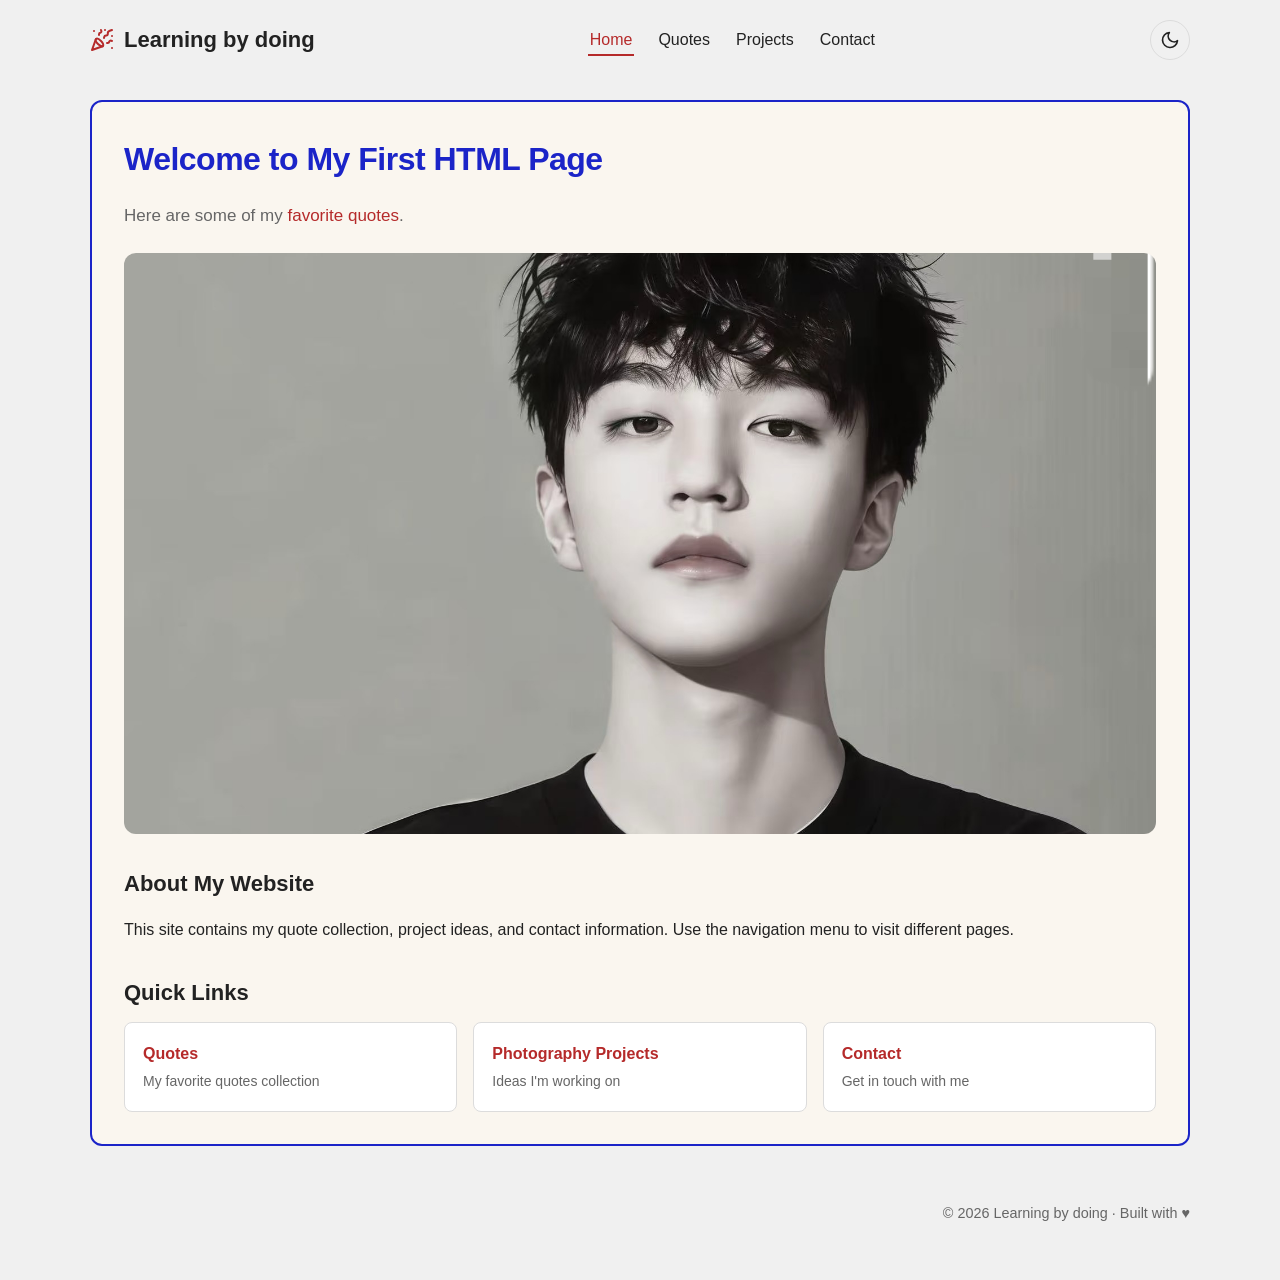
==== index.html @ 30513362 "my first commit" ====
<!DOCTYPE html>
<html lang="en">
<head>
    <meta charset="UTF-8">
    <meta name="viewport" content="width=device-width, initial-scale=1.0">
    <meta name="description" content="My personal site — favorite quotes, photography project ideas, and contact information.">
    <title>Home · Learning by doing</title>
    <link rel="icon" href="favicon.png" type="image/png">
    <link rel="stylesheet" href="styles.css">
    <script>
      (function () {
        try {
          const saved = localStorage.getItem('theme');
          const prefersDark = window.matchMedia('(prefers-color-scheme: dark)').matches;
          document.documentElement.setAttribute('data-theme', saved || (prefersDark ? 'dark' : 'light'));
        } catch (e) {}
      })();
    </script>
</head>
<body>

    <header id="site-header">
        <div id="logo">
            <svg xmlns="http://www.w3.org/2000/svg" width="24" height="24" viewBox="0 0 24 24"
                 fill="none" stroke="currentColor" stroke-width="2" stroke-linecap="round"
                 stroke-linejoin="round" aria-hidden="true">
              <path d="M5.8 11.3 2 22l10.7-3.79"/>
              <path d="M4 3h.01"/><path d="M22 8h.01"/><path d="M15 2h.01"/><path d="M22 20h.01"/>
              <path d="m22 2-2.24.75a2.9 2.9 0 0 0-1.96 3.12c.1.86-.57 1.63-1.45 1.63h-.38c-.86 0-1.6.6-1.76 1.44L14 10"/>
              <path d="m22 13-.82-.33c-.86-.34-1.82.2-1.98 1.11c-.11.7-.72 1.22-1.43 1.22H17"/>
              <path d="m11 2 .33.82c.34.86-.2 1.82-1.11 1.98C9.52 4.9 9 5.52 9 6.23V7"/>
              <path d="M11 13c1.93 1.93 2.83 4.17 2 5-.83.83-3.07-.07-5-2-1.93-1.93-2.83-4.17-2-5 .83-.83 3.07.07 5 2Z"/>
            </svg>
            <a href="index.html">Learning by doing</a>
        </div>

        <button class="nav-toggle" aria-label="Toggle menu" aria-expanded="false">
            <span></span><span></span><span></span>
        </button>

        <nav aria-label="Main navigation">
            <ul>
                <li><a href="index.html" class="active" aria-current="page">Home</a></li>
                <li><a href="quotes.html">Quotes</a></li>
                <li><a href="project.html">Projects</a></li>
                <li><a href="contact.html">Contact</a></li>
            </ul>
        </nav>

        <button class="theme-toggle" aria-label="Toggle theme" title="Toggle theme">
            <svg class="icon-sun" xmlns="http://www.w3.org/2000/svg" width="20" height="20"
                 viewBox="0 0 24 24" fill="none" stroke="currentColor" stroke-width="2"
                 stroke-linecap="round" stroke-linejoin="round">
              <circle cx="12" cy="12" r="4"/>
              <path d="M12 2v2M12 20v2M4.93 4.93l1.41 1.41M17.66 17.66l1.41 1.41M2 12h2M20 12h2M6.34 17.66l-1.41 1.41M19.07 4.93l-1.41 1.41"/>
            </svg>
            <svg class="icon-moon" xmlns="http://www.w3.org/2000/svg" width="20" height="20"
                 viewBox="0 0 24 24" fill="none" stroke="currentColor" stroke-width="2"
                 stroke-linecap="round" stroke-linejoin="round">
              <path d="M21 12.79A9 9 0 1 1 11.21 3 7 7 0 0 0 21 12.79z"/>
            </svg>
        </button>
    </header>

    <main>
        <section class="hero reveal">
            <h1>Welcome to My First HTML Page</h1>
            <p class="lead">
                Here are some of my <a href="quotes.html">favorite quotes</a>.
            </p>
            <img src="fun.png" alt="A fun illustration" loading="lazy">
        </section>

        <section class="reveal">
            <h2>About My Website</h2>
            <p>
                This site contains my quote collection, project ideas, and contact
                information. Use the navigation menu to visit different pages.
            </p>
        </section>

        <section class="reveal">
            <h2>Quick Links</h2>
            <ul class="quick-links">
                <li>
                    <a href="quotes.html">
                        <span class="ql-title">Quotes</span>
                        <span class="ql-desc">My favorite quotes collection</span>
                    </a>
                </li>
                <li>
                    <a href="project.html">
                        <span class="ql-title">Photography Projects</span>
                        <span class="ql-desc">Ideas I'm working on</span>
                    </a>
                </li>
                <li>
                    <a href="contact.html">
                        <span class="ql-title">Contact</span>
                        <span class="ql-desc">Get in touch with me</span>
                    </a>
                </li>
            </ul>
        </section>
    </main>

    <footer id="site-footer">
        <p>&copy; <span id="year"></span> Learning by doing · Built with &hearts;</p>
    </footer>

    <script src="nav.js" defer></script>
    <script>
      document.getElementById('year').textContent = new Date().getFullYear();
    </script>
</body>
</html>
---- styles.css ----
/* ============================================================
   主题变量
   ============================================================ */
:root {
  --primary:       #b52a2a;
  --primary-dark:  #8f1f1f;
  --accent:        #1b24c8;

  --bg:            #f0f0f0;
  --surface:       #ffffff;
  --surface-2:     #faf6ef;
  --text:          #222222;
  --text-light:    #666666;
  --border:        #dcdcdc;

  --radius:        12px;
  --radius-sm:     8px;
  --shadow:        0 4px 10px rgba(0, 0, 0, 0.08);
  --shadow-lg:     0 8px 24px rgba(0, 0, 0, 0.12);

  --container:     1100px;
  --transition:    0.25s ease;
}

[data-theme="dark"] {
  --primary:       #ff6b6b;
  --primary-dark:  #ff8f8f;
  --accent:        #7aa2ff;

  --bg:            #121212;
  --surface:       #1e1e1e;
  --surface-2:     #252525;
  --text:          #eaeaea;
  --text-light:    #a0a0a0;
  --border:        #333333;

  --shadow:        0 4px 10px rgba(0, 0, 0, 0.5);
  --shadow-lg:     0 8px 24px rgba(0, 0, 0, 0.6);
}

/* ============================================================
   基础
   ============================================================ */
* { box-sizing: border-box; }
html { scroll-behavior: smooth; }

body {
  font-family: -apple-system, BlinkMacSystemFont, "Segoe UI",
               Arial, "Helvetica Neue", sans-serif;
  background-color: var(--bg);
  color: var(--text);
  margin: 0;
  padding: 0 20px 40px;
  line-height: 1.6;
  transition: background-color var(--transition), color var(--transition);
}

a {
  color: var(--primary);
  text-decoration: none;
  transition: color var(--transition);
}
a:hover { color: var(--primary-dark); text-decoration: underline; }

img { max-width: 100%; display: block; }

/* ============================================================
   容器
   ============================================================ */
header, main, #site-footer {
  width: 100%;
  max-width: var(--container);
  margin-left: auto;
  margin-right: auto;
}

/* ============================================================
   Header / Nav
   ============================================================ */
header#site-header {
  display: flex;
  align-items: center;
  justify-content: space-between;
  flex-wrap: wrap;
  gap: 16px;
  padding: 20px 0;
  position: relative;
}

#logo {
  display: flex;
  align-items: center;
  gap: 10px;
  font-size: 22px;
  font-weight: 700;
}
#logo svg { color: var(--primary); flex-shrink: 0; }
#logo a { color: var(--text); }
#logo a:hover { text-decoration: none; color: var(--primary); }

header nav ul {
  list-style: none;
  padding: 0;
  margin: 0;
  display: flex;
  gap: 22px;
}

header nav a {
  color: var(--text);
  font-weight: 500;
  padding: 4px 2px;
  position: relative;
}
header nav a::after {
  content: "";
  position: absolute;
  left: 0; right: 0; bottom: -4px;
  height: 2px;
  background: var(--primary);
  transform: scaleX(0);
  transform-origin: center;
  transition: transform var(--transition);
}
header nav a:hover { text-decoration: none; color: var(--primary); }
header nav a:hover::after { transform: scaleX(1); }
header nav a.active { color: var(--primary); }
header nav a.active::after { transform: scaleX(1); }

/* ============================================================
   汉堡按钮
   ============================================================ */
.nav-toggle {
  display: none;
  background: transparent;
  border: 0;
  cursor: pointer;
  padding: 8px;
  flex-direction: column;
  gap: 5px;
}
.nav-toggle span {
  display: block;
  width: 24px;
  height: 2px;
  background: var(--text);
  transition: transform var(--transition), opacity var(--transition);
}
.nav-toggle.open span:nth-child(1) { transform: translateY(7px) rotate(45deg); }
.nav-toggle.open span:nth-child(2) { opacity: 0; }
.nav-toggle.open span:nth-child(3) { transform: translateY(-7px) rotate(-45deg); }

/* ============================================================
   主题按钮
   ============================================================ */
.theme-toggle {
  background: transparent;
  border: 1px solid var(--border);
  border-radius: 999px;
  width: 40px;
  height: 40px;
  display: inline-flex;
  align-items: center;
  justify-content: center;
  cursor: pointer;
  color: var(--text);
  transition: border-color var(--transition), transform var(--transition);
}
.theme-toggle:hover { border-color: var(--primary); transform: rotate(15deg); }
.theme-toggle .icon-sun  { display: none; }
.theme-toggle .icon-moon { display: block; }
[data-theme="dark"] .theme-toggle .icon-sun  { display: block; }
[data-theme="dark"] .theme-toggle .icon-moon { display: none; }

/* ============================================================
   Main
   ============================================================ */
main {
  background-color: var(--surface-2);
  padding: 32px;
  border: 2px solid var(--accent);
  border-radius: var(--radius);
  margin-top: 20px;
  margin-bottom: 30px;
  transition: background-color var(--transition), border-color var(--transition);
}
main h1 {
  font-size: 32px;
  color: var(--accent);
  margin-top: 0;
  margin-bottom: 12px;
  letter-spacing: -0.5px;
}
main h2 {
  font-size: 22px;
  margin-top: 32px;
  margin-bottom: 12px;
}
.lead {
  font-size: 17px;
  color: var(--text-light);
  margin-bottom: 24px;
}

/* ============================================================
   Hero 图片
   ============================================================ */
.hero img {
  width: 100%;
  aspect-ratio: 16 / 9;
  object-fit: cover;
  border-radius: var(--radius);
  margin-top: 16px;
}

/* ============================================================
   Quick links
   ============================================================ */
.quick-links {
  list-style: none;
  padding: 0;
  margin: 0;
  display: grid;
  grid-template-columns: repeat(auto-fit, minmax(220px, 1fr));
  gap: 16px;
}
.quick-links li a {
  display: flex;
  flex-direction: column;
  gap: 4px;
  padding: 18px;
  background: var(--surface);
  border: 1px solid var(--border);
  border-radius: var(--radius-sm);
  color: var(--text);
  transition: transform var(--transition), box-shadow var(--transition), border-color var(--transition);
}
.quick-links li a:hover {
  text-decoration: none;
  transform: translateY(-4px);
  box-shadow: var(--shadow-lg);
  border-color: var(--primary);
}
.ql-title { font-weight: 700; color: var(--primary); font-size: 16px; }
.ql-desc  { font-size: 14px; color: var(--text-light); }

/* ============================================================
   Project 卡片
   ============================================================ */
.project-list {
  display: grid;
  grid-template-columns: repeat(auto-fit, minmax(260px, 1fr));
  gap: 20px;
  margin: 0;
}
.project-card {
  background: var(--surface);
  border-left: 4px solid var(--primary);
  border-radius: var(--radius-sm);
  padding: 20px 22px;
  box-shadow: var(--shadow);
  transition: transform var(--transition), box-shadow var(--transition);
}
.project-card:hover { transform: translateY(-4px); box-shadow: var(--shadow-lg); }
.project-card dt {
  font-weight: 700;
  font-size: 18px;
  color: var(--accent);
  margin-bottom: 8px;
}
.project-card dd {
  margin: 0;
  color: var(--text-light);
  font-size: 15px;
}

/* ============================================================
   语录
   ============================================================ */
.grid {
  display: grid;
  grid-template-columns: repeat(auto-fit, minmax(280px, 1fr));
  gap: 20px;
  margin-top: 24px;
}
.quote {
  background: #1a1a1a;
  color: #f5f5f5;
  border: 1px solid #333;
  border-radius: var(--radius);
  padding: 24px;
  box-shadow: var(--shadow);
  display: flex;
  flex-direction: column;
  justify-content: space-between;
  gap: 16px;
  transition: transform var(--transition), box-shadow var(--transition);
}
.quote:hover { transform: translateY(-4px); box-shadow: var(--shadow-lg); }
.quote blockquote { margin: 0; font-size: 17px; line-height: 1.55; font-style: italic; }
.quote blockquote p { margin: 0; }
.quote footer {
  display: flex;
  align-items: center;
  justify-content: space-between;
  gap: 12px;
  font-size: 14px;
  color: #bdbdbd;
}
.quote cite { font-style: normal; font-weight: 600; color: #fff; }

.quote.highlight { background: #e9e23e; color: #111; border-color: #c9c22e; }
.quote.highlight footer { color: #555; }
.quote.highlight cite   { color: #000; }

.copy-btn {
  background: transparent;
  color: inherit;
  border: 1px solid currentColor;
  border-radius: 999px;
  padding: 4px 12px;
  font-size: 12px;
  cursor: pointer;
  transition: background var(--transition), color var(--transition);
}
.copy-btn:hover { background: rgba(255, 255, 255, 0.15); }
.copy-btn.copied { background: var(--primary); color: #fff; border-color: var(--primary); }
.quote.highlight .copy-btn:hover { background: rgba(0, 0, 0, 0.08); }

/* ============================================================
   Contact
   ============================================================ */
.contact-layout {
  display: grid;
  grid-template-columns: 1fr 1.4fr;
  gap: 24px;
  margin-top: 24px;
}
.info-card {
  background: var(--surface);
  border: 1px solid var(--border);
  border-radius: var(--radius-sm);
  padding: 18px 20px;
  margin-bottom: 16px;
  box-shadow: var(--shadow);
}
.info-card h2 { font-size: 16px; margin: 0 0 6px; color: var(--accent); }
.info-card p  { margin: 0; color: var(--text-light); }

.contact-form-wrap {
  background: var(--surface);
  border: 1px solid var(--border);
  border-radius: var(--radius);
  padding: 24px;
  box-shadow: var(--shadow);
}
.contact-form-wrap h2 { margin-top: 0; }

.form-row { margin-bottom: 16px; }
.form-row label {
  display: block;
  font-weight: 600;
  font-size: 14px;
  margin-bottom: 6px;
  color: var(--text);
}
.form-row input,
.form-row textarea {
  width: 100%;
  padding: 10px 12px;
  border: 1px solid var(--border);
  border-radius: var(--radius-sm);
  background: var(--bg);
  color: var(--text);
  font-family: inherit;
  font-size: 15px;
  transition: border-color var(--transition), box-shadow var(--transition);
}
.form-row input:focus,
.form-row textarea:focus {
  outline: none;
  border-color: var(--accent);
  box-shadow: 0 0 0 3px rgba(27, 36, 200, 0.15);
}
.form-row input.invalid,
.form-row textarea.invalid { border-color: #d33; }
.error {
  display: block;
  color: #d33;
  font-size: 13px;
  margin-top: 4px;
  min-height: 16px;
}
.btn-primary {
  background: var(--primary);
  color: #fff;
  border: 0;
  border-radius: var(--radius-sm);
  padding: 12px 24px;
  font-size: 15px;
  font-weight: 600;
  cursor: pointer;
  transition: background var(--transition), transform var(--transition);
}
.btn-primary:hover { background: var(--primary-dark); transform: translateY(-2px); }
.form-status { margin-top: 12px; font-size: 14px; min-height: 20px; }
.form-status.success    { color: #2a9d3f; }
.form-status.error-text { color: #d33; }

/* ============================================================
   回到顶部
   ============================================================ */
.back-to-top {
  position: fixed;
  right: 24px;
  bottom: 24px;
  width: 44px;
  height: 44px;
  border-radius: 50%;
  border: 0;
  background: var(--primary);
  color: #fff;
  font-size: 20px;
  cursor: pointer;
  box-shadow: var(--shadow-lg);
  opacity: 0;
  transform: translateY(20px);
  pointer-events: none;
  transition: opacity var(--transition), transform var(--transition), background var(--transition);
  z-index: 100;
}
.back-to-top.visible { opacity: 1; transform: translateY(0); pointer-events: auto; }
.back-to-top:hover { background: var(--primary-dark); }

/* ============================================================
   淡入动画
   ============================================================ */
.reveal {
  opacity: 0;
  transform: translateY(20px);
  transition: opacity 0.6s ease, transform 0.6s ease;
}
.reveal.visible { opacity: 1; transform: translateY(0); }

@media (prefers-reduced-motion: reduce) {
  .reveal { opacity: 1; transform: none; transition: none; }
  html { scroll-behavior: auto; }
  * { transition: none !important; }
}

/* ============================================================
   Footer
   ============================================================ */
#site-footer {
  font-size: 0.9rem;
  color: var(--text-light);
  text-align: right;
  padding-top: 12px;
}

/* ============================================================
   响应式
   ============================================================ */
@media (max-width: 820px) {
  .contact-layout { grid-template-columns: 1fr; }
}

@media (max-width: 640px) {
  body { padding: 0 14px 30px; }
  header#site-header { padding: 14px 0; }
  .nav-toggle { display: flex; }

  header nav {
    width: 100%;
    max-height: 0;
    overflow: hidden;
    transition: max-height var(--transition);
  }
  header nav.open { max-height: 320px; }
  header nav ul {
    flex-direction: column;
    gap: 0;
    padding: 12px 0;
    border-top: 1px solid var(--border);
  }
  header nav li { padding: 8px 0; }

  main { padding: 20px 18px; margin-top: 16px; }
  main h1 { font-size: 24px; }

  #site-footer { text-align: center; }
  .back-to-top { right: 16px; bottom: 16px; }
}
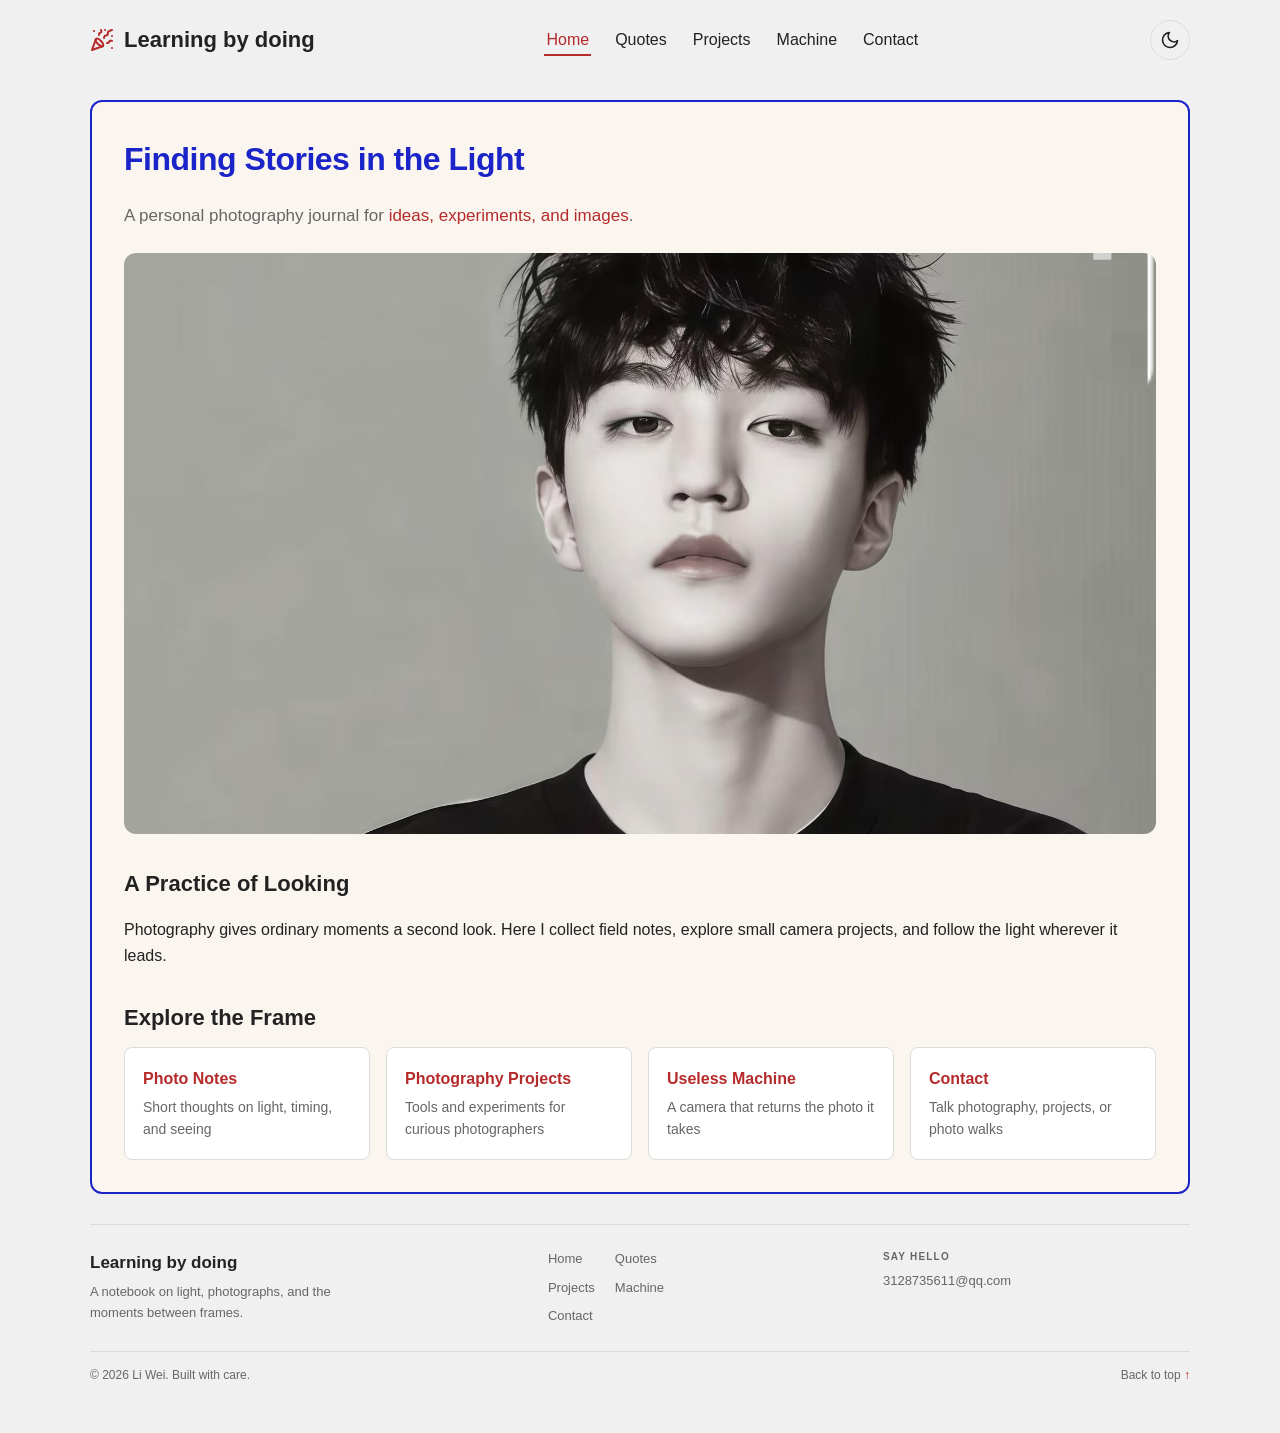
==== commit 2e713330: "Update photography website" ====
--- a/index.html
+++ b/index.html
@@ -3,8 +3,8 @@
 <head>
     <meta charset="UTF-8">
     <meta name="viewport" content="width=device-width, initial-scale=1.0">
-    <meta name="description" content="My personal site — favorite quotes, photography project ideas, and contact information.">
-    <title>Home · Learning by doing</title>
+    <meta name="description" content="A personal photography journal about light, everyday scenes, and learning to see.">
+    <title>Photography Journal · Learning by doing</title>
     <link rel="icon" href="favicon.png" type="image/png">
     <link rel="stylesheet" href="styles.css">
     <script>
@@ -43,6 +43,7 @@
                 <li><a href="index.html" class="active" aria-current="page">Home</a></li>
                 <li><a href="quotes.html">Quotes</a></li>
                 <li><a href="project.html">Projects</a></li>
+                <li><a href="machine.html">Machine</a></li>
                 <li><a href="contact.html">Contact</a></li>
             </ul>
         </nav>
@@ -64,40 +65,46 @@
 
     <main>
         <section class="hero reveal">
-            <h1>Welcome to My First HTML Page</h1>
+            <h1>Finding Stories in the Light</h1>
             <p class="lead">
-                Here are some of my <a href="quotes.html">favorite quotes</a>.
+                A personal photography journal for <a href="project.html">ideas, experiments, and images</a>.
             </p>
-            <img src="fun.png" alt="A fun illustration" loading="lazy">
+            <img src="fun.png" alt="A portrait photograph from my camera roll" loading="lazy">
         </section>
 
         <section class="reveal">
-            <h2>About My Website</h2>
+            <h2>A Practice of Looking</h2>
             <p>
-                This site contains my quote collection, project ideas, and contact
-                information. Use the navigation menu to visit different pages.
+                Photography gives ordinary moments a second look. Here I collect field notes,
+                explore small camera projects, and follow the light wherever it leads.
             </p>
         </section>
 
         <section class="reveal">
-            <h2>Quick Links</h2>
+            <h2>Explore the Frame</h2>
             <ul class="quick-links">
                 <li>
                     <a href="quotes.html">
-                        <span class="ql-title">Quotes</span>
-                        <span class="ql-desc">My favorite quotes collection</span>
+                        <span class="ql-title">Photo Notes</span>
+                        <span class="ql-desc">Short thoughts on light, timing, and seeing</span>
                     </a>
                 </li>
                 <li>
                     <a href="project.html">
                         <span class="ql-title">Photography Projects</span>
-                        <span class="ql-desc">Ideas I'm working on</span>
+                        <span class="ql-desc">Tools and experiments for curious photographers</span>
+                    </a>
+                </li>
+                <li>
+                    <a href="machine.html">
+                        <span class="ql-title">Useless Machine</span>
+                        <span class="ql-desc">A camera that returns the photo it takes</span>
                     </a>
                 </li>
                 <li>
                     <a href="contact.html">
                         <span class="ql-title">Contact</span>
-                        <span class="ql-desc">Get in touch with me</span>
+                        <span class="ql-desc">Talk photography, projects, or photo walks</span>
                     </a>
                 </li>
             </ul>
@@ -105,7 +112,27 @@
     </main>
 
     <footer id="site-footer">
-        <p>&copy; <span id="year"></span> Learning by doing · Built with &hearts;</p>
+        <div class="footer-main">
+            <div class="footer-about">
+                <a class="footer-brand" href="index.html">Learning by doing</a>
+                <p>A notebook on light, photographs, and the moments between frames.</p>
+            </div>
+            <nav class="footer-nav" aria-label="Footer navigation">
+                <a href="index.html">Home</a>
+                <a href="quotes.html">Quotes</a>
+                <a href="project.html">Projects</a>
+                <a href="machine.html">Machine</a>
+                <a href="contact.html">Contact</a>
+            </nav>
+            <address class="footer-contact">
+                <span class="footer-label">SAY HELLO</span>
+                <a href="mailto:3128735611@qq.com">3128735611@qq.com</a>
+            </address>
+        </div>
+        <div class="footer-bottom">
+            <p>&copy; <span id="year"></span> Li Wei. Built with care.</p>
+            <a href="#site-header">Back to top <span aria-hidden="true">↑</span></a>
+        </div>
     </footer>
 
     <script src="nav.js" defer></script>
--- a/styles.css
+++ b/styles.css
@@ -406,6 +406,328 @@
 .form-status { margin-top: 12px; font-size: 14px; min-height: 20px; }
 .form-status.success    { color: #2a9d3f; }
 .form-status.error-text { color: #d33; }
+
+/* ============================================================
+   Useless Machine
+   ============================================================ */
+.machine-page {
+  --machine-green: #315b4a;
+  background:
+    radial-gradient(ellipse at 86% 2%, rgba(182, 101, 68, 0.1), transparent 32%),
+    var(--surface-2);
+  border: 1px solid var(--border);
+  border-radius: 8px;
+  padding: 42px;
+}
+[data-theme="dark"] .machine-page {
+  --machine-green: #a2c7ad;
+  background:
+    radial-gradient(ellipse at 86% 2%, rgba(196, 122, 88, 0.12), transparent 32%),
+    var(--surface-2);
+}
+.machine-heading { margin-bottom: 28px; }
+.machine-eyebrow {
+  display: flex;
+  align-items: center;
+  gap: 9px;
+  margin: 0 0 12px;
+  color: var(--machine-green);
+  font-size: 11px;
+  font-weight: 700;
+  letter-spacing: 1.5px;
+}
+.machine-eyebrow span {
+  width: 7px;
+  height: 7px;
+  border-radius: 50%;
+  background: #bd684c;
+}
+.machine-page h1 {
+  margin: 0;
+  color: var(--text);
+  font-family: Georgia, "Times New Roman", serif;
+  font-size: 46px;
+  line-height: 1.1;
+  letter-spacing: 0;
+}
+.machine-lead { margin: 12px 0 0; color: var(--text-light); font-size: 16px; }
+.machine-workbench {
+  --stage-bg: #e5e9df;
+  overflow: hidden;
+  border: 1px solid rgba(49, 91, 74, 0.24);
+  border-radius: 6px;
+  background: var(--stage-bg);
+  color: #27352f;
+}
+[data-theme="dark"] .machine-workbench {
+  --stage-bg: #202b26;
+  border-color: rgba(162, 199, 173, 0.24);
+  color: #e7e9df;
+}
+.machine-caption,
+.machine-readout {
+  display: flex;
+  align-items: center;
+  justify-content: space-between;
+  gap: 16px;
+  padding: 14px 20px;
+  font-size: 10px;
+  font-weight: 700;
+  letter-spacing: 1.2px;
+}
+.machine-caption { border-bottom: 1px solid rgba(49, 91, 74, 0.13); }
+.machine-caption span:first-child { display: flex; align-items: center; gap: 9px; }
+.machine-caption i { width: 5px; height: 5px; border-radius: 50%; background: #638d67; }
+.machine-canvas {
+  position: relative;
+  height: 400px;
+  overflow: hidden;
+  background-image: linear-gradient(rgba(49, 91, 74, 0.035) 1px, transparent 1px), linear-gradient(90deg, rgba(49, 91, 74, 0.035) 1px, transparent 1px);
+  background-size: 28px 28px;
+}
+[data-theme="dark"] .machine-canvas {
+  background-image: linear-gradient(rgba(162, 199, 173, 0.045) 1px, transparent 1px), linear-gradient(90deg, rgba(162, 199, 173, 0.045) 1px, transparent 1px);
+}
+.machine-graphic {
+  position: absolute;
+  top: 50%;
+  left: 50%;
+  width: min(100%, 900px);
+  aspect-ratio: 900 / 440;
+  transform: translate(-50%, -50%);
+}
+.machine-art { display: block; width: 100%; height: 100%; overflow: visible; }
+.camera-shutter {
+  position: absolute;
+  top: 26%;
+  left: 57%;
+  width: 13%;
+  height: 12%;
+  min-width: 62px;
+  min-height: 36px;
+  display: flex;
+  align-items: center;
+  justify-content: center;
+  gap: 8px;
+  padding: 4px 8px;
+  border: 1px solid #26392e;
+  border-radius: 6px;
+  background: linear-gradient(145deg, #d6d1bd, #aeb09d);
+  box-shadow: 0 4px 7px rgba(17, 28, 21, 0.32), inset 0 1px 0 rgba(255, 255, 255, 0.8);
+  color: #293b30;
+  cursor: pointer;
+  font: inherit;
+  z-index: 2;
+}
+.camera-shutter:focus-visible { outline: 3px solid #d9835f; outline-offset: 4px; }
+.camera-shutter:disabled { cursor: wait; }
+.shutter-button {
+  width: 20px;
+  height: 20px;
+  flex: 0 0 20px;
+  border: 2px solid #772c23;
+  border-radius: 50%;
+  background: radial-gradient(circle at 35% 30%, #ffb17e, #cc4e37 65%, #8e3028);
+  box-shadow: 0 2px 3px rgba(0, 0, 0, 0.3), inset 0 1px 1px rgba(255, 255, 255, 0.55);
+  transition: transform 120ms ease;
+}
+.shutter-caption { font-size: 8px; font-weight: 800; line-height: 1; letter-spacing: 1px; }
+.camera-shutter:active .shutter-button,
+.machine-workbench.is-firing .shutter-button { transform: translateY(2px) scale(0.92); }
+.photo-print {
+  position: absolute;
+  z-index: 1;
+  top: 7%;
+  left: 25%;
+  width: 16%;
+  margin: 0;
+  padding: 8px 8px 22px;
+  background: #fbf8ed;
+  box-shadow: 0 8px 22px rgba(13, 24, 18, 0.34);
+  opacity: 0;
+  transform: translateY(110px) rotate(-5deg) scale(0.9);
+  transform-origin: 50% 100%;
+  transition: opacity 220ms ease, transform 760ms cubic-bezier(0.2, 0.76, 0.24, 1);
+  pointer-events: none;
+}
+.photo-print img { width: 100%; aspect-ratio: 4 / 5; object-fit: cover; object-position: center 28%; }
+.photo-print figcaption {
+  position: absolute;
+  right: 4px;
+  bottom: 6px;
+  left: 4px;
+  color: #4c5148;
+  font-family: Georgia, "Times New Roman", serif;
+  font-size: clamp(5px, 0.8vw, 8px);
+  text-align: center;
+  letter-spacing: 0.6px;
+}
+.machine-workbench.is-photo-visible .photo-print {
+  opacity: 1;
+  transform: translateY(-18px) rotate(-5deg) scale(1);
+}
+.camera-flash {
+  position: absolute;
+  z-index: 3;
+  top: 8%;
+  left: 19%;
+  width: 19%;
+  aspect-ratio: 1;
+  border-radius: 50%;
+  background: #fffbe3;
+  opacity: 0;
+  pointer-events: none;
+}
+.machine-workbench.is-firing .camera-flash { animation: camera-flash 400ms ease-out; }
+@keyframes camera-flash {
+  0% { opacity: 0; transform: scale(0.35); }
+  28% { opacity: 0.92; transform: scale(1.1); }
+  100% { opacity: 0; transform: scale(1.45); }
+}
+.machine-readout { min-height: 54px; border-top: 1px solid rgba(49, 91, 74, 0.13); letter-spacing: 0.2px; }
+.machine-readout p { margin: 0; }
+.machine-counter { display: flex; align-items: center; gap: 9px; white-space: nowrap; }
+.machine-counter span:first-child { color: #bd684c; font-family: Georgia, "Times New Roman", serif; font-size: 18px; }
+.machine-counter span:last-child { font-size: 9px; letter-spacing: 1px; }
+.machine-footnote { margin: 13px 0 0; color: var(--text-light); font-size: 12px; }
+@media (max-width: 640px) {
+  .machine-page { padding: 26px 18px; }
+  .machine-page h1 { font-size: 36px; }
+  .machine-canvas { height: 340px; }
+  .machine-graphic { width: 125%; max-width: none; }
+  .photo-print { width: 21%; padding: 5px 5px 15px; }
+  .machine-workbench.is-photo-visible .photo-print { transform: translateY(-12px) rotate(-5deg) scale(1); }
+}
+@media (prefers-reduced-motion: reduce) {
+  .photo-print, .shutter-button { transition: none; }
+  .machine-workbench.is-firing .camera-flash { animation: none; }
+}
+
+main.contact-page {
+  --contact-accent: #286a55;
+  background:
+    radial-gradient(ellipse at 92% 4%, rgba(40, 106, 85, 0.09), transparent 30%),
+    var(--surface-2);
+  border: 1px solid rgba(40, 106, 85, 0.22);
+  padding: 44px;
+}
+[data-theme="dark"] main.contact-page {
+  --contact-accent: #83c8aa;
+  background:
+    radial-gradient(ellipse at 92% 4%, rgba(131, 200, 170, 0.1), transparent 30%),
+    var(--surface-2);
+  border-color: rgba(131, 200, 170, 0.24);
+}
+.contact-intro { max-width: 690px; }
+.contact-eyebrow {
+  color: var(--contact-accent);
+  font-size: 11px;
+  font-weight: 700;
+  letter-spacing: 1.4px;
+  margin: 0 0 12px;
+}
+.contact-eyebrow span { color: var(--primary); padding: 0 4px; }
+main.contact-page h1 {
+  color: var(--text);
+  font-family: Georgia, "Times New Roman", serif;
+  font-size: 46px;
+  line-height: 1.08;
+  letter-spacing: 0;
+  margin-bottom: 14px;
+}
+main.contact-page .lead {
+  font-size: 16px;
+  max-width: 560px;
+  margin: 0;
+}
+.contact-layout {
+  grid-template-columns: 0.82fr 1.18fr;
+  gap: 28px;
+  margin-top: 36px;
+  align-items: start;
+}
+.contact-info { counter-reset: contact-item; }
+.contact-info .info-card {
+  counter-increment: contact-item;
+  position: relative;
+  min-height: 92px;
+  margin-bottom: 12px;
+  padding: 18px 18px 18px 62px;
+  border: 1px solid var(--border);
+  border-left: 3px solid var(--contact-accent);
+  border-radius: 6px;
+  box-shadow: none;
+  transition: transform var(--transition), border-color var(--transition), background-color var(--transition);
+}
+.contact-info .info-card::before {
+  content: "0" counter(contact-item);
+  position: absolute;
+  left: 18px;
+  top: 21px;
+  color: var(--contact-accent);
+  font-family: Georgia, "Times New Roman", serif;
+  font-size: 14px;
+}
+.contact-info .info-card:hover {
+  transform: translateX(3px);
+  border-color: var(--contact-accent);
+}
+.contact-info .info-card h2 {
+  color: var(--text);
+  font-size: 15px;
+  margin-bottom: 4px;
+}
+.contact-info .info-card p { font-size: 14px; overflow-wrap: anywhere; }
+.contact-info .info-card a { color: var(--contact-accent); }
+.contact-form-wrap {
+  padding: 30px;
+  border-radius: 6px;
+  box-shadow: 0 12px 32px rgba(25, 40, 34, 0.08);
+}
+.form-heading {
+  display: flex;
+  align-items: center;
+  justify-content: space-between;
+  gap: 16px;
+}
+.form-heading .contact-eyebrow { margin-bottom: 6px; }
+.contact-form-wrap .form-heading h2 {
+  font-family: Georgia, "Times New Roman", serif;
+  font-size: 26px;
+  font-weight: 600;
+  margin: 0;
+}
+.form-mark {
+  display: grid;
+  place-items: center;
+  width: 38px;
+  height: 38px;
+  flex: 0 0 38px;
+  border: 1px solid var(--border);
+  border-radius: 50%;
+  color: var(--contact-accent);
+  font-size: 18px;
+}
+.form-intro { color: var(--text-light); font-size: 14px; margin: 8px 0 24px; }
+.contact-page .form-row { margin-bottom: 18px; }
+.contact-page .form-row label { font-size: 13px; margin-bottom: 7px; }
+.contact-page .form-row input,
+.contact-page .form-row textarea {
+  padding: 12px 14px;
+  border-radius: 5px;
+  background: var(--surface);
+}
+.contact-page .form-row textarea { min-height: 132px; resize: vertical; }
+.contact-page .form-row input:focus,
+.contact-page .form-row textarea:focus {
+  border-color: var(--contact-accent);
+  box-shadow: 0 0 0 3px rgba(40, 106, 85, 0.14);
+}
+.contact-page .btn-primary {
+  border-radius: 5px;
+  padding: 12px 20px;
+}
+.contact-page .btn-primary::after { content: "  →"; }
 
 /* ============================================================
    回到顶部
@@ -452,10 +774,65 @@
    Footer
    ============================================================ */
 #site-footer {
-  font-size: 0.9rem;
   color: var(--text-light);
-  text-align: right;
-  padding-top: 12px;
+  margin-top: 30px;
+  padding: 24px 0 8px;
+  border-top: 1px solid var(--border);
+  font-size: 13px;
+}
+.footer-main {
+  display: grid;
+  grid-template-columns: minmax(220px, 1.4fr) 1fr 1fr;
+  gap: 28px;
+  align-items: start;
+}
+.footer-brand {
+  color: var(--text);
+  font-size: 17px;
+  font-weight: 700;
+}
+.footer-brand:hover { color: var(--primary); text-decoration: none; }
+.footer-about p { margin: 6px 0 0; max-width: 260px; }
+.footer-nav {
+  display: grid;
+  grid-template-columns: repeat(2, max-content);
+  gap: 8px 20px;
+}
+.footer-nav a,
+.footer-contact a,
+.footer-bottom a { color: var(--text-light); }
+.footer-nav a:hover,
+.footer-contact a:hover,
+.footer-bottom a:hover { color: var(--primary); }
+.footer-contact {
+  display: grid;
+  justify-items: start;
+  gap: 6px;
+  font-style: normal;
+}
+.footer-label {
+  color: var(--text-light);
+  font-size: 10px;
+  font-weight: 700;
+  letter-spacing: 1.2px;
+}
+.footer-bottom {
+  display: flex;
+  align-items: center;
+  justify-content: space-between;
+  gap: 16px;
+  margin-top: 24px;
+  padding-top: 14px;
+  border-top: 1px solid var(--border);
+  font-size: 12px;
+}
+.footer-bottom p { margin: 0; }
+.footer-bottom a { white-space: nowrap; }
+.footer-bottom a span { color: var(--primary); }
+@media (max-width: 640px) {
+  .footer-main { grid-template-columns: 1fr 1fr; gap: 22px 16px; }
+  .footer-about { grid-column: 1 / -1; }
+  .footer-bottom { align-items: flex-start; }
 }
 
 /* ============================================================
@@ -463,6 +840,7 @@
    ============================================================ */
 @media (max-width: 820px) {
   .contact-layout { grid-template-columns: 1fr; }
+  main.contact-page { padding: 32px; }
 }
 
 @media (max-width: 640px) {
@@ -487,6 +865,11 @@
 
   main { padding: 20px 18px; margin-top: 16px; }
   main h1 { font-size: 24px; }
+  main.contact-page { padding: 26px 20px; }
+  main.contact-page h1 { font-size: 36px; }
+  .contact-layout { gap: 14px; margin-top: 26px; }
+  .contact-form-wrap { padding: 22px 18px; }
+  .contact-form-wrap .form-heading h2 { font-size: 23px; }
 
   #site-footer { text-align: center; }
   .back-to-top { right: 16px; bottom: 16px; }
